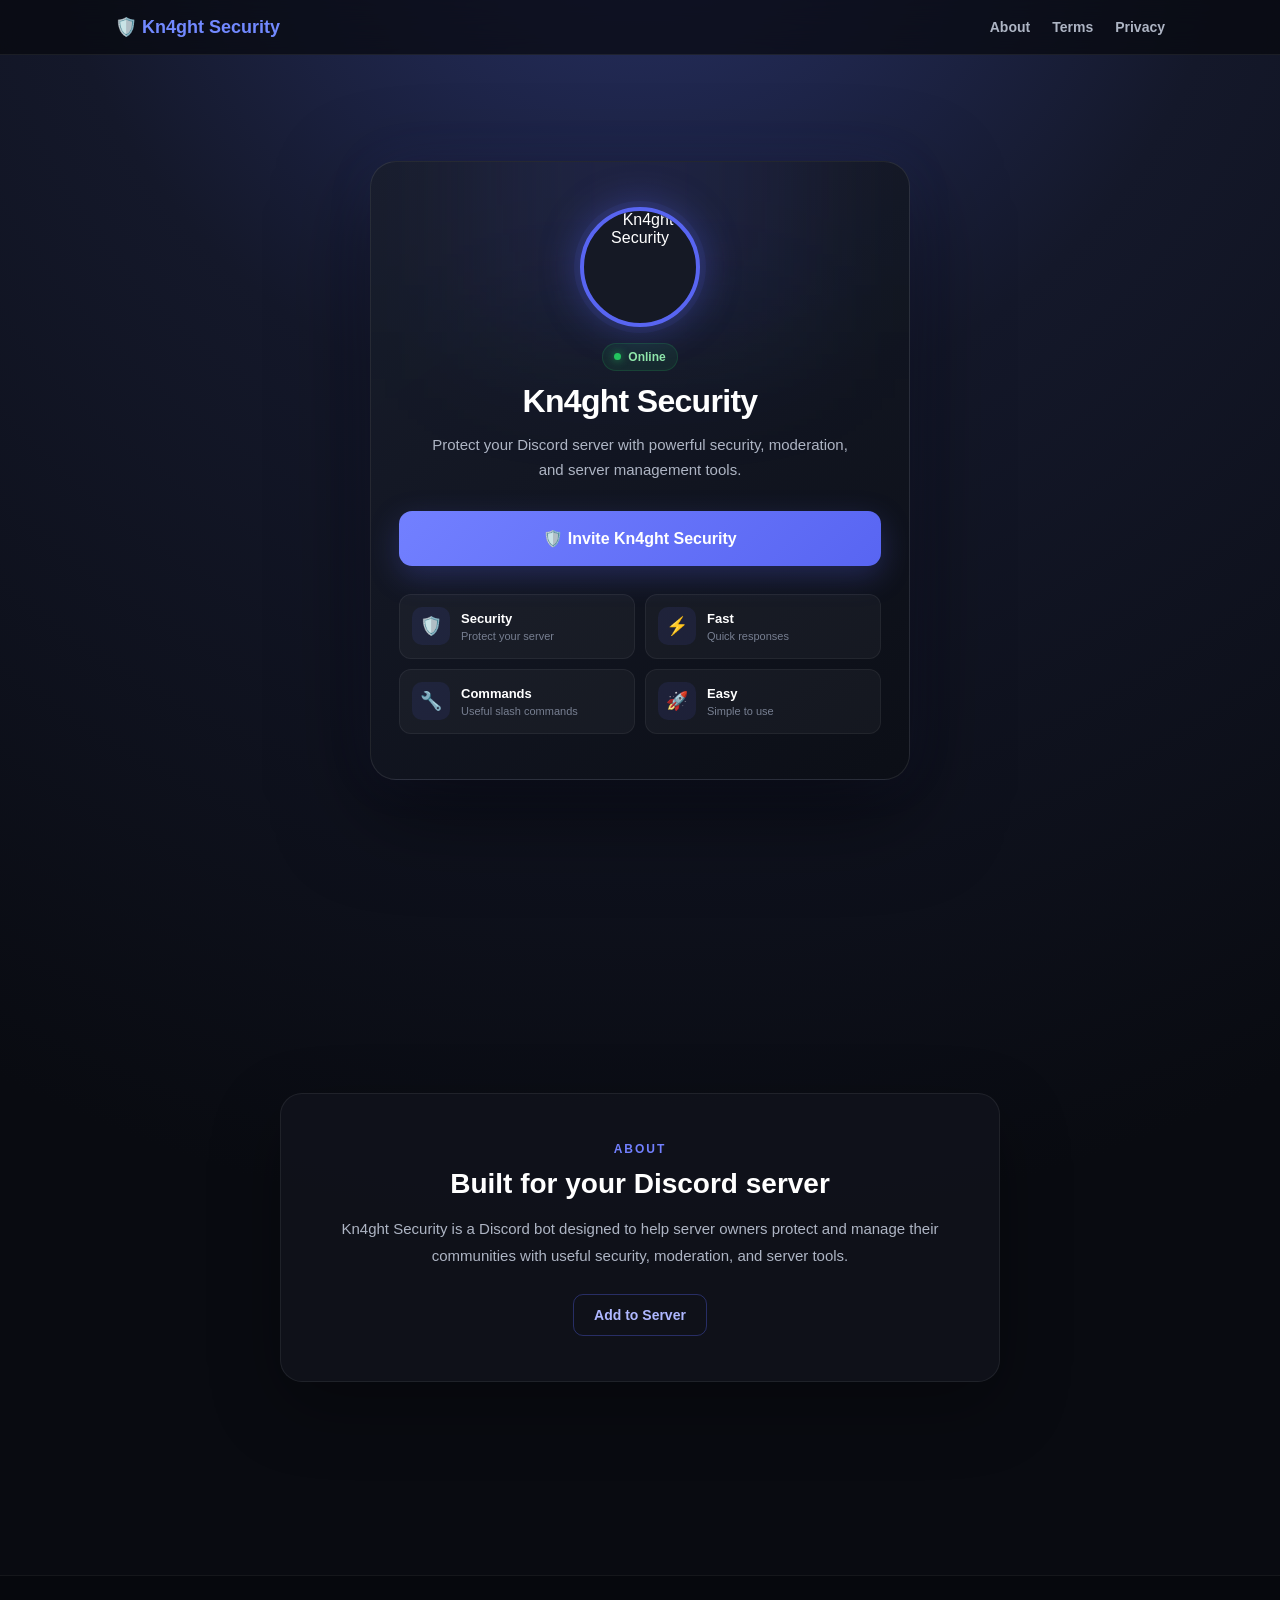
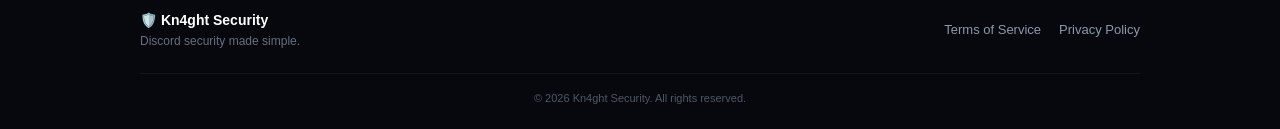
==== index.html @ 54e9b517 "Add files via upload" ====
<!DOCTYPE html>
<html lang="en">
<head>
  <meta charset="UTF-8">
  <meta name="viewport" content="width=device-width, initial-scale=1.0">

  <meta name="theme-color" content="#5865f2">
  <meta name="description" content="Kn4ght Security - Discord security and moderation bot.">

  <title>Kn4ght Security</title>

  <link rel="stylesheet" href="style.css">
</head>

<body>

  <!-- NAVBAR -->
  <nav id="navbar">
    <div class="nav-content">

      <a href="index.html" class="logo">
        🛡️ <span>Kn4ght Security</span>
      </a>

      <div class="nav-links">
        <a href="#about">About</a>
        <a href="terms.html">Terms</a>
        <a href="privacy.html">Privacy</a>
      </div>

    </div>
  </nav>


  <!-- HERO -->
  <main>

    <section class="hero">

      <div class="card">

        <div class="bot-icon">
          <img
            src="https://raw.githubusercontent.com/supporterlock-source/Kn4ght-security-image/refs/heads/main/file_000000006eec71f8a82abf3b0a2fa7ee.png"
            alt="Kn4ght Security"
            width="120"
            height="120"
            fetchpriority="high"
            decoding="async">
        </div>

        <div class="status">
          <span class="status-dot"></span>
          Online
        </div>

        <h1>Kn4ght Security</h1>

        <p class="description">
          Protect your Discord server with powerful
          security, moderation, and server management
          tools.
        </p>

        <a
          class="invite-btn"
          href="https://discord.com/oauth2/authorize?client_id=1512007176678281246&permissions=8&scope=bot%20applications.commands"
          target="_blank"
          rel="noopener noreferrer">

          🛡️ Invite Kn4ght Security

        </a>


        <!-- FEATURES -->
        <div class="features">

          <div class="feature">
            <div class="feature-icon">🛡️</div>
            <div>
              <strong>Security</strong>
              <small>Protect your server</small>
            </div>
          </div>

          <div class="feature">
            <div class="feature-icon">⚡</div>
            <div>
              <strong>Fast</strong>
              <small>Quick responses</small>
            </div>
          </div>

          <div class="feature">
            <div class="feature-icon">🔧</div>
            <div>
              <strong>Commands</strong>
              <small>Useful slash commands</small>
            </div>
          </div>

          <div class="feature">
            <div class="feature-icon">🚀</div>
            <div>
              <strong>Easy</strong>
              <small>Simple to use</small>
            </div>
          </div>

        </div>

      </div>

    </section>


    <!-- ABOUT -->
    <section id="about" class="about">

      <div class="about-card">

        <span class="section-label">
          ABOUT
        </span>

        <h2>
          Built for your Discord server
        </h2>

        <p>
          Kn4ght Security is a Discord bot designed
          to help server owners protect and manage
          their communities with useful security,
          moderation, and server tools.
        </p>

        <a href="https://discord.com/oauth2/authorize?client_id=1512007176678281246&permissions=8&scope=bot%20applications.commands"
           class="secondary-btn"
           target="_blank"
           rel="noopener noreferrer">
          Add to Server
        </a>

      </div>

    </section>

  </main>


  <!-- FOOTER -->
  <footer>

    <div class="footer-content">

      <div>
        <strong>🛡️ Kn4ght Security</strong>
        <p>Discord security made simple.</p>
      </div>

      <div class="footer-links">

        <a href="terms.html">
          Terms of Service
        </a>

        <a href="privacy.html">
          Privacy Policy
        </a>

      </div>

    </div>

    <div class="copyright">
      © 2026 Kn4ght Security. All rights reserved.
    </div>

  </footer>


  <script src="script.js"></script>

</body>
</html>
---- style.css ----
/* =========================
   RESET
========================= */

* {
  box-sizing: border-box;
  margin: 0;
  padding: 0;
}

html {
  scroll-behavior: smooth;
}

body {
  min-height: 100vh;

  font-family:
    Arial,
    Helvetica,
    sans-serif;

  color: #ffffff;

  background:
    radial-gradient(
      circle at 50% -10%,
      #29336b 0%,
      #14182a 30%,
      #090b11 70%
    );

  overflow-x: hidden;
}

::selection {
  background: #5865f2;
  color: #ffffff;
}


/* =========================
   NAVBAR
========================= */

nav {
  position: fixed;

  top: 0;
  left: 0;

  width: 100%;

  padding: 16px 20px;

  background: rgba(7, 9, 14, 0.72);

  backdrop-filter: blur(15px);
  -webkit-backdrop-filter: blur(15px);

  border-bottom:
    1px solid rgba(255, 255, 255, 0.07);

  z-index: 1000;

  transition:
    background 0.25s ease,
    box-shadow 0.25s ease;
}

nav.scrolled {
  background: rgba(7, 9, 14, 0.94);

  box-shadow:
    0 8px 30px rgba(0, 0, 0, 0.25);
}

.nav-content {
  width: 100%;
  max-width: 1050px;

  margin: auto;

  display: flex;

  align-items: center;
  justify-content: space-between;
}

.logo {
  color: white;

  text-decoration: none;

  font-size: 18px;
  font-weight: 800;
}

.logo span {
  color: #7289ff;
}

.nav-links {
  display: flex;

  align-items: center;

  gap: 22px;
}

.nav-links a {
  color: #aeb5c4;

  text-decoration: none;

  font-size: 14px;
  font-weight: 600;

  transition:
    color 0.2s ease;
}

.nav-links a:hover {
  color: #ffffff;
}


/* =========================
   HERO
========================= */

.hero {
  min-height: 100vh;

  padding:
    120px 20px
    80px;

  display: flex;

  align-items: center;
  justify-content: center;
}


/* =========================
   CARD
========================= */

.card {
  position: relative;

  width: 100%;
  max-width: 540px;

  padding: 45px 28px;

  text-align: center;

  background:
    linear-gradient(
      145deg,
      rgba(25, 30, 45, 0.96),
      rgba(12, 15, 22, 0.97)
    );

  border:
    1px solid rgba(255, 255, 255, 0.09);

  border-radius: 26px;

  box-shadow:
    0 30px 90px rgba(0, 0, 0, 0.5),
    0 0 50px rgba(88, 101, 242, 0.08);

  overflow: hidden;

  animation:
    cardIn 0.7s ease-out;
}

.card::before {
  content: "";

  position: absolute;

  top: -150px;
  left: 50%;

  width: 320px;
  height: 320px;

  transform: translateX(-50%);

  background:
    rgba(88, 101, 242, 0.12);

  filter: blur(70px);

  pointer-events: none;
}

@keyframes cardIn {

  from {
    opacity: 0;
    transform:
      translateY(30px)
      scale(0.97);
  }

  to {
    opacity: 1;
    transform:
      translateY(0)
      scale(1);
  }

}


/* =========================
   BOT IMAGE
========================= */

.bot-icon {
  position: relative;

  width: 120px;
  height: 120px;

  margin:
    0 auto
    16px;

  border-radius: 50%;

  overflow: hidden;

  background: #151925;

  border:
    4px solid #5865f2;

  box-shadow:
    0 0 0 6px rgba(88, 101, 242, 0.08),
    0 0 40px rgba(88, 101, 242, 0.42);

  animation:
    floating 3s ease-in-out infinite;
}

.bot-icon img {
  display: block;

  width: 100%;
  height: 100%;

  object-fit: cover;

  border-radius: 50%;
}

@keyframes floating {

  0%,
  100% {
    transform: translateY(0);
  }

  50% {
    transform: translateY(-7px);
  }

}


/* =========================
   STATUS
========================= */

.status {
  position: relative;

  display: inline-flex;

  align-items: center;

  gap: 7px;

  margin-bottom: 12px;

  padding:
    6px 11px;

  border-radius: 50px;

  background:
    rgba(35, 197, 94, 0.09);

  border:
    1px solid rgba(35, 197, 94, 0.16);

  color: #8ee6aa;

  font-size: 12px;
  font-weight: 700;
}

.status-dot {
  width: 7px;
  height: 7px;

  border-radius: 50%;

  background: #23c55e;

  box-shadow:
    0 0 8px rgba(35, 197, 94, 0.8);
}


/* =========================
   TEXT
========================= */

h1 {
  position: relative;

  margin-bottom: 12px;

  font-size: 32px;

  font-weight: 800;

  letter-spacing: -0.7px;
}

.description {
  position: relative;

  max-width: 430px;

  margin:
    0 auto
    28px;

  color: #aeb5c4;

  font-size: 15px;

  line-height: 1.7;
}


/* =========================
   INVITE BUTTON
========================= */

.invite-btn {
  position: relative;

  display: flex;

  width: 100%;
  min-height: 55px;

  align-items: center;
  justify-content: center;

  padding:
    15px 20px;

  border-radius: 13px;

  background:
    linear-gradient(
      135deg,
      #7280ff,
      #5865f2
    );

  color: #ffffff;

  text-decoration: none;

  font-size: 16px;
  font-weight: 800;

  box-shadow:
    0 10px 30px
    rgba(88, 101, 242, 0.27);

  transition:
    transform 0.2s ease,
    box-shadow 0.2s ease,
    filter 0.2s ease;
}

.invite-btn:hover {
  transform: translateY(-3px);

  filter: brightness(1.08);

  box-shadow:
    0 16px 40px
    rgba(88, 101, 242, 0.4);
}

.invite-btn:active {
  transform: scale(0.97);
}


/* =========================
   FEATURES
========================= */

.features {
  position: relative;

  margin-top: 28px;

  display: grid;

  grid-template-columns:
    repeat(2, 1fr);

  gap: 10px;
}

.feature {
  display: flex;

  align-items: center;

  gap: 11px;

  min-height: 65px;

  padding: 12px;

  text-align: left;

  background:
    rgba(255, 255, 255, 0.035);

  border:
    1px solid rgba(255, 255, 255, 0.06);

  border-radius: 12px;

  transition:
    transform 0.2s ease,
    background 0.2s ease,
    border-color 0.2s ease;
}

.feature:hover {
  transform: translateY(-3px);

  background:
    rgba(88, 101, 242, 0.08);

  border-color:
    rgba(88, 101, 242, 0.25);
}

.feature-icon {
  width: 38px;
  height: 38px;

  flex-shrink: 0;

  display: flex;

  align-items: center;
  justify-content: center;

  border-radius: 10px;

  background:
    rgba(88, 101, 242, 0.1);

  font-size: 18px;
}

.feature strong {
  display: block;

  color: #ffffff;

  font-size: 13px;
}

.feature small {
  display: block;

  margin-top: 4px;

  color: #777f91;

  font-size: 11px;
}


/* =========================
   ABOUT
========================= */

.about {
  min-height: 75vh;

  padding:
    100px 20px;

  display: flex;

  align-items: center;
  justify-content: center;
}

.about-card {
  width: 100%;
  max-width: 720px;

  padding: 45px 35px;

  text-align: center;

  background:
    rgba(17, 20, 29, 0.78);

  border:
    1px solid rgba(255, 255, 255, 0.07);

  border-radius: 22px;

  box-shadow:
    0 25px 70px
    rgba(0, 0, 0, 0.3);
}

.section-label {
  display: inline-block;

  margin-bottom: 12px;

  color: #7280ff;

  font-size: 12px;
  font-weight: 800;

  letter-spacing: 2px;
}

.about-card h2 {
  margin-bottom: 15px;

  font-size: 28px;
}

.about-card p {
  max-width: 600px;

  margin: auto;

  color: #aeb5c4;

  font-size: 15px;

  line-height: 1.8;
}

.secondary-btn {
  display: inline-flex;

  margin-top: 25px;

  padding:
    12px 20px;

  border:
    1px solid rgba(88, 101, 242, 0.35);

  border-radius: 10px;

  color: #aeb7ff;

  text-decoration: none;

  font-size: 14px;
  font-weight: 700;

  transition:
    background 0.2s ease,
    transform 0.2s ease;
}

.secondary-btn:hover {
  background:
    rgba(88, 101, 242, 0.1);

  transform: translateY(-2px);
}


/* =========================
   FOOTER
========================= */

footer {
  padding:
    35px 20px
    25px;

  border-top:
    1px solid rgba(255, 255, 255, 0.06);

  background:
    rgba(5, 7, 11, 0.65);
}

.footer-content {
  width: 100%;
  max-width: 1000px;

  margin: auto;

  display: flex;

  align-items: center;
  justify-content: space-between;

  gap: 20px;
}

.footer-content strong {
  font-size: 14px;
}

.footer-content p {
  margin-top: 5px;

  color: #686f7d;

  font-size: 12px;
}

.footer-links {
  display: flex;

  gap: 18px;
}

.footer-links a {
  color: #8f98aa;

  text-decoration: none;

  font-size: 13px;

  transition:
    color 0.2s ease;
}

.footer-links a:hover {
  color: #7289ff;
}

.copyright {
  max-width: 1000px;

  margin:
    25px auto
    0;

  padding-top: 18px;

  border-top:
    1px solid rgba(255, 255, 255, 0.05);

  color: #505765;

  font-size: 11px;

  text-align: center;
}


/* =========================
   LEGAL PAGES
========================= */

.legal-page {
  min-height: 100vh;

  padding:
    120px 20px
    60px;

  display: flex;

  justify-content: center;
}

.legal-card {
  width: 100%;
  max-width: 800px;

  padding: 40px;

  background:
    rgba(17, 20, 29, 0.94);

  border:
    1px solid rgba(255, 255, 255, 0.08);

  border-radius: 22px;

  box-shadow:
    0 25px 70px
    rgba(0, 0, 0, 0.35);

  animation:
    cardIn 0.6s ease-out;
}

.legal-card h1 {
  margin-bottom: 8px;
}

.legal-card h2 {
  margin-top: 30px;

  margin-bottom: 10px;

  font-size: 20px;
}

.legal-card p {
  color: #aeb5c4;

  font-size: 14px;

  line-height: 1.8;
}

.updated {
  color: #687181 !important;

  font-size: 12px !important;
}


/* =========================
   MOBILE
========================= */

@media (max-width: 650px) {

  .nav-content {
    justify-content: center;
  }

  .nav-links {
    display: none;
  }

  .logo {
    font-size: 17px;
  }

  .hero {
    padding:
      100px 15px
      55px;
  }

  .card {
    padding:
      35px 18px;
  }

  .bot-icon {
    width: 105px;
    height: 105px;
  }

  h1 {
    font-size: 27px;
  }

  .description {
    font-size: 14px;
  }

  .features {
    grid-template-columns: 1fr;
  }

  .feature {
    min-height: 58px;
  }

  .about {
    padding:
      70px 15px;
  }

  .about-card {
    padding:
      30px 20px;
  }

  .about-card h2 {
    font-size: 24px;
  }

  .footer-content {
    flex-direction: column;

    text-align: center;
  }

  .footer-links {
    flex-wrap: wrap;

    justify-content: center;
  }

  .legal-page {
    padding:
      100px 15px
      40px;
  }

  .legal-card {
    padding:
      28px 20px;
  }

  .legal-card h1 {
    font-size: 26px;
  }

}


/* =========================
   REDUCED MOTION
========================= */

@media (prefers-reduced-motion: reduce) {

  html {
    scroll-behavior: auto;
  }

  *,
  *::before,
  *::after {
    animation-duration: 0.01ms !important;

    animation-iteration-count: 1 !important;

    transition-duration: 0.01ms !important;
  }

}
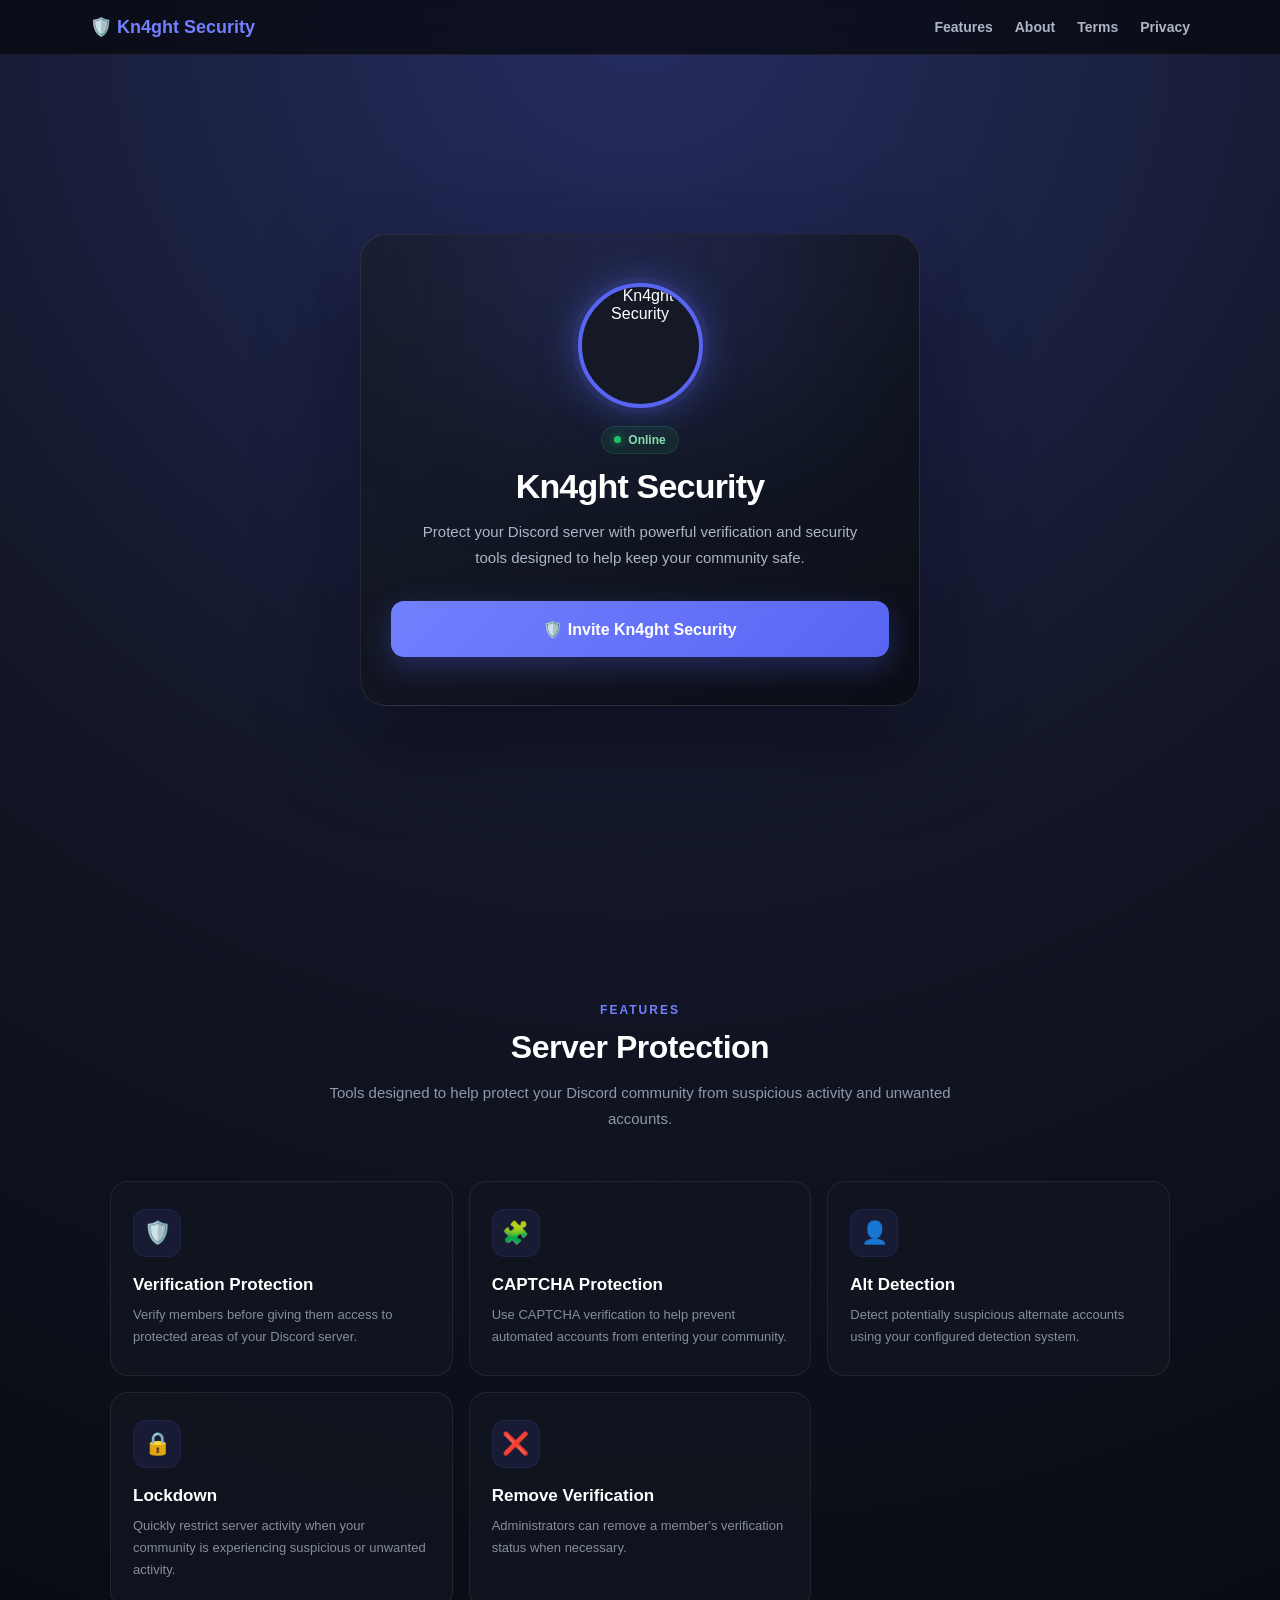
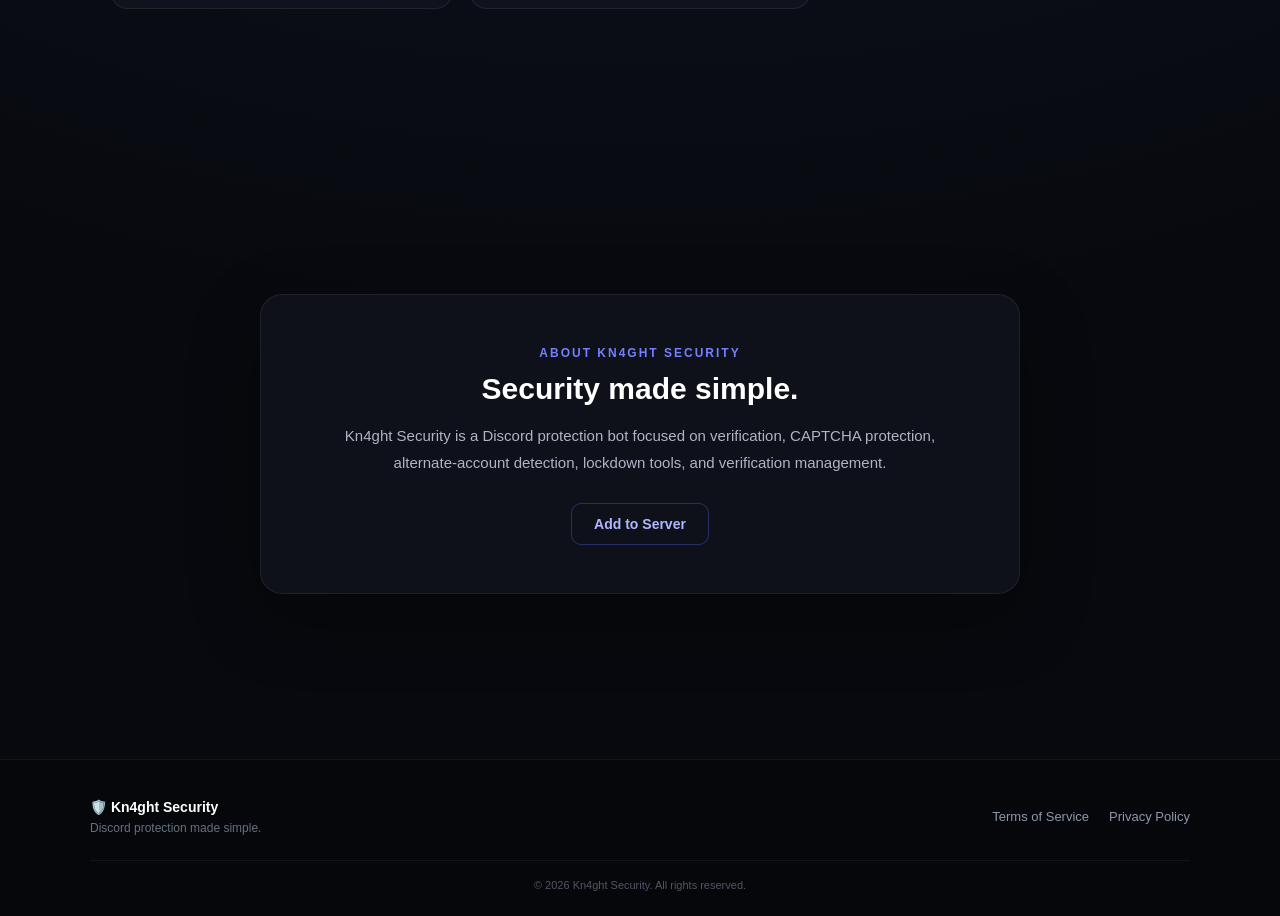
==== commit d90b6092: "Add files via upload" ====
--- a/index.html
+++ b/index.html
@@ -1,11 +1,20 @@
 <!DOCTYPE html>
 <html lang="en">
+
 <head>
   <meta charset="UTF-8">
-  <meta name="viewport" content="width=device-width, initial-scale=1.0">
-
-  <meta name="theme-color" content="#5865f2">
-  <meta name="description" content="Kn4ght Security - Discord security and moderation bot.">
+
+  <meta
+    name="viewport"
+    content="width=device-width, initial-scale=1.0">
+
+  <meta
+    name="theme-color"
+    content="#5865f2">
+
+  <meta
+    name="description"
+    content="Kn4ght Security - Discord verification and server protection bot.">
 
   <title>Kn4ght Security</title>
 
@@ -14,32 +23,61 @@
 
 <body>
 
-  <!-- NAVBAR -->
+  <!-- =========================
+       NAVBAR
+  ========================= -->
+
   <nav id="navbar">
+
     <div class="nav-content">
 
-      <a href="index.html" class="logo">
+      <a
+        href="index.html"
+        class="logo">
+
         🛡️ <span>Kn4ght Security</span>
+
       </a>
 
       <div class="nav-links">
-        <a href="#about">About</a>
-        <a href="terms.html">Terms</a>
-        <a href="privacy.html">Privacy</a>
+
+        <a href="#features">
+          Features
+        </a>
+
+        <a href="#about">
+          About
+        </a>
+
+        <a href="terms.html">
+          Terms
+        </a>
+
+        <a href="privacy.html">
+          Privacy
+        </a>
+
       </div>
 
     </div>
+
   </nav>
 
 
-  <!-- HERO -->
+  <!-- =========================
+       HERO
+  ========================= -->
+
   <main>
 
     <section class="hero">
 
       <div class="card">
 
+        <!-- BOT IMAGE -->
+
         <div class="bot-icon">
+
           <img
             src="https://raw.githubusercontent.com/supporterlock-source/Kn4ght-security-image/refs/heads/main/file_000000006eec71f8a82abf3b0a2fa7ee.png"
             alt="Kn4ght Security"
@@ -47,20 +85,41 @@
             height="120"
             fetchpriority="high"
             decoding="async">
-        </div>
+
+        </div>
+
+
+        <!-- STATUS -->
 
         <div class="status">
+
           <span class="status-dot"></span>
+
           Online
-        </div>
-
-        <h1>Kn4ght Security</h1>
+
+        </div>
+
+
+        <!-- TITLE -->
+
+        <h1>
+          Kn4ght Security
+        </h1>
+
+
+        <!-- DESCRIPTION -->
 
         <p class="description">
-          Protect your Discord server with powerful
-          security, moderation, and server management
-          tools.
+
+          Protect your Discord server with
+          powerful verification and security
+          tools designed to help keep your
+          community safe.
+
         </p>
+
+
+        <!-- INVITE -->
 
         <a
           class="invite-btn"
@@ -72,74 +131,186 @@
 
         </a>
 
-
-        <!-- FEATURES -->
-        <div class="features">
-
-          <div class="feature">
-            <div class="feature-icon">🛡️</div>
-            <div>
-              <strong>Security</strong>
-              <small>Protect your server</small>
-            </div>
-          </div>
-
-          <div class="feature">
-            <div class="feature-icon">⚡</div>
-            <div>
-              <strong>Fast</strong>
-              <small>Quick responses</small>
-            </div>
-          </div>
-
-          <div class="feature">
-            <div class="feature-icon">🔧</div>
-            <div>
-              <strong>Commands</strong>
-              <small>Useful slash commands</small>
-            </div>
-          </div>
-
-          <div class="feature">
-            <div class="feature-icon">🚀</div>
-            <div>
-              <strong>Easy</strong>
-              <small>Simple to use</small>
-            </div>
-          </div>
-
-        </div>
-
       </div>
 
     </section>
 
 
-    <!-- ABOUT -->
-    <section id="about" class="about">
+    <!-- =========================
+         FEATURES
+    ========================= -->
+
+    <section
+      id="features"
+      class="features-section">
+
+      <div class="section-heading">
+
+        <span class="section-label">
+          FEATURES
+        </span>
+
+        <h2>
+          Server Protection
+        </h2>
+
+        <p>
+          Tools designed to help protect your
+          Discord community from suspicious
+          activity and unwanted accounts.
+        </p>
+
+      </div>
+
+
+      <div class="features-grid">
+
+
+        <!-- VERIFICATION -->
+
+        <div class="feature-card">
+
+          <div class="feature-icon">
+            🛡️
+          </div>
+
+          <h3>
+            Verification Protection
+          </h3>
+
+          <p>
+            Verify members before giving them
+            access to protected areas of your
+            Discord server.
+          </p>
+
+        </div>
+
+
+        <!-- CAPTCHA -->
+
+        <div class="feature-card">
+
+          <div class="feature-icon">
+            🧩
+          </div>
+
+          <h3>
+            CAPTCHA Protection
+          </h3>
+
+          <p>
+            Use CAPTCHA verification to help
+            prevent automated accounts from
+            entering your community.
+          </p>
+
+        </div>
+
+
+        <!-- ALT DETECTION -->
+
+        <div class="feature-card">
+
+          <div class="feature-icon">
+            👤
+          </div>
+
+          <h3>
+            Alt Detection
+          </h3>
+
+          <p>
+            Detect potentially suspicious
+            alternate accounts using your
+            configured detection system.
+          </p>
+
+        </div>
+
+
+        <!-- LOCKDOWN -->
+
+        <div class="feature-card">
+
+          <div class="feature-icon">
+            🔒
+          </div>
+
+          <h3>
+            Lockdown
+          </h3>
+
+          <p>
+            Quickly restrict server activity
+            when your community is experiencing
+            suspicious or unwanted activity.
+          </p>
+
+        </div>
+
+
+        <!-- REMOVE VERIFICATION -->
+
+        <div class="feature-card">
+
+          <div class="feature-icon">
+            ❌
+          </div>
+
+          <h3>
+            Remove Verification
+          </h3>
+
+          <p>
+            Administrators can remove a member's
+            verification status when necessary.
+          </p>
+
+        </div>
+
+
+      </div>
+
+    </section>
+
+
+    <!-- =========================
+         ABOUT
+    ========================= -->
+
+    <section
+      id="about"
+      class="about">
 
       <div class="about-card">
 
         <span class="section-label">
-          ABOUT
+          ABOUT KN4GHT SECURITY
         </span>
 
         <h2>
-          Built for your Discord server
+          Security made simple.
         </h2>
 
         <p>
-          Kn4ght Security is a Discord bot designed
-          to help server owners protect and manage
-          their communities with useful security,
-          moderation, and server tools.
+
+          Kn4ght Security is a Discord protection
+          bot focused on verification, CAPTCHA
+          protection, alternate-account detection,
+          lockdown tools, and verification management.
+
         </p>
 
-        <a href="https://discord.com/oauth2/authorize?client_id=1512007176678281246&permissions=8&scope=bot%20applications.commands"
-           class="secondary-btn"
-           target="_blank"
-           rel="noopener noreferrer">
+
+        <a
+          href="https://discord.com/oauth2/authorize?client_id=1512007176678281246&permissions=8&scope=bot%20applications.commands"
+          class="secondary-btn"
+          target="_blank"
+          rel="noopener noreferrer">
+
           Add to Server
+
         </a>
 
       </div>
@@ -149,15 +320,26 @@
   </main>
 
 
-  <!-- FOOTER -->
+  <!-- =========================
+       FOOTER
+  ========================= -->
+
   <footer>
 
     <div class="footer-content">
 
       <div>
-        <strong>🛡️ Kn4ght Security</strong>
-        <p>Discord security made simple.</p>
-      </div>
+
+        <strong>
+          🛡️ Kn4ght Security
+        </strong>
+
+        <p>
+          Discord protection made simple.
+        </p>
+
+      </div>
+
 
       <div class="footer-links">
 
@@ -173,14 +355,21 @@
 
     </div>
 
+
     <div class="copyright">
-      © 2026 Kn4ght Security. All rights reserved.
+
+      © 2026 Kn4ght Security.
+      All rights reserved.
+
     </div>
 
   </footer>
 
 
+  <!-- JAVASCRIPT -->
+
   <script src="script.js"></script>
 
 </body>
+
 </html>
--- a/style.css
+++ b/style.css
@@ -14,20 +14,16 @@
 
 body {
   min-height: 100vh;
-
-  font-family:
-    Arial,
-    Helvetica,
-    sans-serif;
+  font-family: Arial, Helvetica, sans-serif;
 
   color: #ffffff;
 
   background:
     radial-gradient(
-      circle at 50% -10%,
-      #29336b 0%,
-      #14182a 30%,
-      #090b11 70%
+      circle at 50% 0%,
+      #252d61 0%,
+      #121625 35%,
+      #07090e 75%
     );
 
   overflow-x: hidden;
@@ -35,7 +31,7 @@
 
 ::selection {
   background: #5865f2;
-  color: #ffffff;
+  color: white;
 }
 
 
@@ -45,7 +41,6 @@
 
 nav {
   position: fixed;
-
   top: 0;
   left: 0;
 
@@ -53,13 +48,12 @@
 
   padding: 16px 20px;
 
-  background: rgba(7, 9, 14, 0.72);
-
-  backdrop-filter: blur(15px);
-  -webkit-backdrop-filter: blur(15px);
-
-  border-bottom:
-    1px solid rgba(255, 255, 255, 0.07);
+  background: rgba(7, 9, 14, 0.75);
+
+  backdrop-filter: blur(16px);
+  -webkit-backdrop-filter: blur(16px);
+
+  border-bottom: 1px solid rgba(255, 255, 255, 0.07);
 
   z-index: 1000;
 
@@ -69,15 +63,15 @@
 }
 
 nav.scrolled {
-  background: rgba(7, 9, 14, 0.94);
+  background: rgba(7, 9, 14, 0.95);
 
   box-shadow:
-    0 8px 30px rgba(0, 0, 0, 0.25);
+    0 8px 30px rgba(0, 0, 0, 0.3);
 }
 
 .nav-content {
   width: 100%;
-  max-width: 1050px;
+  max-width: 1100px;
 
   margin: auto;
 
@@ -97,7 +91,7 @@
 }
 
 .logo span {
-  color: #7289ff;
+  color: #7280ff;
 }
 
 .nav-links {
@@ -121,7 +115,7 @@
 }
 
 .nav-links a:hover {
-  color: #ffffff;
+  color: white;
 }
 
 
@@ -144,24 +138,24 @@
 
 
 /* =========================
-   CARD
+   HERO CARD
 ========================= */
 
 .card {
   position: relative;
 
   width: 100%;
-  max-width: 540px;
-
-  padding: 45px 28px;
+  max-width: 560px;
+
+  padding: 48px 30px;
 
   text-align: center;
 
   background:
     linear-gradient(
       145deg,
-      rgba(25, 30, 45, 0.96),
-      rgba(12, 15, 22, 0.97)
+      rgba(25, 30, 47, 0.97),
+      rgba(11, 14, 21, 0.97)
     );
 
   border:
@@ -171,7 +165,7 @@
 
   box-shadow:
     0 30px 90px rgba(0, 0, 0, 0.5),
-    0 0 50px rgba(88, 101, 242, 0.08);
+    0 0 50px rgba(88, 101, 242, 0.1);
 
   overflow: hidden;
 
@@ -184,18 +178,18 @@
 
   position: absolute;
 
-  top: -150px;
+  top: -170px;
   left: 50%;
 
-  width: 320px;
-  height: 320px;
+  width: 350px;
+  height: 350px;
 
   transform: translateX(-50%);
 
   background:
-    rgba(88, 101, 242, 0.12);
-
-  filter: blur(70px);
+    rgba(88, 101, 242, 0.13);
+
+  filter: blur(75px);
 
   pointer-events: none;
 }
@@ -204,6 +198,7 @@
 
   from {
     opacity: 0;
+
     transform:
       translateY(30px)
       scale(0.97);
@@ -211,6 +206,7 @@
 
   to {
     opacity: 1;
+
     transform:
       translateY(0)
       scale(1);
@@ -226,12 +222,12 @@
 .bot-icon {
   position: relative;
 
-  width: 120px;
-  height: 120px;
+  width: 125px;
+  height: 125px;
 
   margin:
     0 auto
-    16px;
+    18px;
 
   border-radius: 50%;
 
@@ -244,7 +240,7 @@
 
   box-shadow:
     0 0 0 6px rgba(88, 101, 242, 0.08),
-    0 0 40px rgba(88, 101, 242, 0.42);
+    0 0 40px rgba(88, 101, 242, 0.45);
 
   animation:
     floating 3s ease-in-out infinite;
@@ -280,18 +276,16 @@
 ========================= */
 
 .status {
-  position: relative;
-
   display: inline-flex;
 
   align-items: center;
 
   gap: 7px;
 
-  margin-bottom: 12px;
+  margin-bottom: 13px;
 
   padding:
-    6px 11px;
+    6px 12px;
 
   border-radius: 50px;
 
@@ -299,7 +293,7 @@
     rgba(35, 197, 94, 0.09);
 
   border:
-    1px solid rgba(35, 197, 94, 0.16);
+    1px solid rgba(35, 197, 94, 0.17);
 
   color: #8ee6aa;
 
@@ -316,40 +310,42 @@
   background: #23c55e;
 
   box-shadow:
-    0 0 8px rgba(35, 197, 94, 0.8);
-}
-
-
-/* =========================
-   TEXT
+    0 0 9px rgba(35, 197, 94, 0.8);
+}
+
+
+/* =========================
+   HERO TEXT
 ========================= */
 
 h1 {
   position: relative;
 
-  margin-bottom: 12px;
-
-  font-size: 32px;
+  margin-bottom: 13px;
+
+  font-size: 34px;
+
+  line-height: 1.15;
 
   font-weight: 800;
 
-  letter-spacing: -0.7px;
+  letter-spacing: -0.8px;
 }
 
 .description {
   position: relative;
 
-  max-width: 430px;
+  max-width: 450px;
 
   margin:
     0 auto
-    28px;
+    30px;
 
   color: #aeb5c4;
 
   font-size: 15px;
 
-  line-height: 1.7;
+  line-height: 1.75;
 }
 
 
@@ -363,7 +359,7 @@
   display: flex;
 
   width: 100%;
-  min-height: 55px;
+  min-height: 56px;
 
   align-items: center;
   justify-content: center;
@@ -380,7 +376,7 @@
       #5865f2
     );
 
-  color: #ffffff;
+  color: white;
 
   text-decoration: none;
 
@@ -388,8 +384,7 @@
   font-weight: 800;
 
   box-shadow:
-    0 10px 30px
-    rgba(88, 101, 242, 0.27);
+    0 10px 30px rgba(88, 101, 242, 0.3);
 
   transition:
     transform 0.2s ease,
@@ -403,8 +398,7 @@
   filter: brightness(1.08);
 
   box-shadow:
-    0 16px 40px
-    rgba(88, 101, 242, 0.4);
+    0 16px 42px rgba(88, 101, 242, 0.42);
 }
 
 .invite-btn:active {
@@ -413,94 +407,137 @@
 
 
 /* =========================
-   FEATURES
-========================= */
-
-.features {
-  position: relative;
-
-  margin-top: 28px;
-
+   FEATURES SECTION
+========================= */
+
+.features-section {
+  max-width: 1100px;
+
+  margin: auto;
+
+  padding:
+    100px 20px
+    120px;
+}
+
+.section-heading {
+  max-width: 650px;
+
+  margin:
+    0 auto
+    50px;
+
+  text-align: center;
+}
+
+.section-label {
+  display: inline-block;
+
+  margin-bottom: 12px;
+
+  color: #7280ff;
+
+  font-size: 12px;
+  font-weight: 800;
+
+  letter-spacing: 2px;
+}
+
+.section-heading h2 {
+  margin-bottom: 14px;
+
+  font-size: 32px;
+
+  letter-spacing: -0.5px;
+}
+
+.section-heading p {
+  color: #8f98aa;
+
+  font-size: 15px;
+
+  line-height: 1.7;
+}
+
+
+/* =========================
+   FEATURE GRID
+========================= */
+
+.features-grid {
   display: grid;
 
   grid-template-columns:
-    repeat(2, 1fr);
-
-  gap: 10px;
-}
-
-.feature {
-  display: flex;
-
-  align-items: center;
-
-  gap: 11px;
-
-  min-height: 65px;
-
-  padding: 12px;
-
-  text-align: left;
-
-  background:
-    rgba(255, 255, 255, 0.035);
+    repeat(3, 1fr);
+
+  gap: 16px;
+}
+
+.feature-card {
+  padding: 27px 22px;
+
+  background:
+    rgba(18, 22, 32, 0.8);
 
   border:
-    1px solid rgba(255, 255, 255, 0.06);
-
-  border-radius: 12px;
+    1px solid rgba(255, 255, 255, 0.07);
+
+  border-radius: 18px;
 
   transition:
-    transform 0.2s ease,
-    background 0.2s ease,
-    border-color 0.2s ease;
-}
-
-.feature:hover {
-  transform: translateY(-3px);
-
-  background:
-    rgba(88, 101, 242, 0.08);
+    transform 0.25s ease,
+    border-color 0.25s ease,
+    background 0.25s ease,
+    box-shadow 0.25s ease;
+}
+
+.feature-card:hover {
+  transform: translateY(-6px);
+
+  background:
+    rgba(25, 30, 45, 0.9);
 
   border-color:
-    rgba(88, 101, 242, 0.25);
+    rgba(88, 101, 242, 0.3);
+
+  box-shadow:
+    0 18px 40px rgba(0, 0, 0, 0.25);
 }
 
 .feature-icon {
-  width: 38px;
-  height: 38px;
-
-  flex-shrink: 0;
+  width: 48px;
+  height: 48px;
+
+  margin-bottom: 18px;
 
   display: flex;
 
   align-items: center;
   justify-content: center;
 
-  border-radius: 10px;
+  border-radius: 13px;
 
   background:
     rgba(88, 101, 242, 0.1);
 
-  font-size: 18px;
-}
-
-.feature strong {
-  display: block;
-
-  color: #ffffff;
+  border:
+    1px solid rgba(88, 101, 242, 0.12);
+
+  font-size: 22px;
+}
+
+.feature-card h3 {
+  margin-bottom: 9px;
+
+  font-size: 17px;
+}
+
+.feature-card p {
+  color: #858e9f;
 
   font-size: 13px;
-}
-
-.feature small {
-  display: block;
-
-  margin-top: 4px;
-
-  color: #777f91;
-
-  font-size: 11px;
+
+  line-height: 1.7;
 }
 
 
@@ -509,7 +546,7 @@
 ========================= */
 
 .about {
-  min-height: 75vh;
+  min-height: 70vh;
 
   padding:
     100px 20px;
@@ -522,14 +559,14 @@
 
 .about-card {
   width: 100%;
-  max-width: 720px;
-
-  padding: 45px 35px;
+  max-width: 760px;
+
+  padding: 48px 35px;
 
   text-align: center;
 
   background:
-    rgba(17, 20, 29, 0.78);
+    rgba(17, 20, 29, 0.82);
 
   border:
     1px solid rgba(255, 255, 255, 0.07);
@@ -537,31 +574,17 @@
   border-radius: 22px;
 
   box-shadow:
-    0 25px 70px
-    rgba(0, 0, 0, 0.3);
-}
-
-.section-label {
-  display: inline-block;
-
-  margin-bottom: 12px;
-
-  color: #7280ff;
-
-  font-size: 12px;
-  font-weight: 800;
-
-  letter-spacing: 2px;
+    0 25px 70px rgba(0, 0, 0, 0.3);
 }
 
 .about-card h2 {
-  margin-bottom: 15px;
-
-  font-size: 28px;
+  margin-bottom: 16px;
+
+  font-size: 30px;
 }
 
 .about-card p {
-  max-width: 600px;
+  max-width: 620px;
 
   margin: auto;
 
@@ -575,10 +598,10 @@
 .secondary-btn {
   display: inline-flex;
 
-  margin-top: 25px;
+  margin-top: 27px;
 
   padding:
-    12px 20px;
+    12px 22px;
 
   border:
     1px solid rgba(88, 101, 242, 0.35);
@@ -611,19 +634,19 @@
 
 footer {
   padding:
-    35px 20px
+    38px 20px
     25px;
+
+  background:
+    rgba(5, 7, 11, 0.7);
 
   border-top:
     1px solid rgba(255, 255, 255, 0.06);
-
-  background:
-    rgba(5, 7, 11, 0.65);
 }
 
 .footer-content {
   width: 100%;
-  max-width: 1000px;
+  max-width: 1100px;
 
   margin: auto;
 
@@ -650,7 +673,9 @@
 .footer-links {
   display: flex;
 
-  gap: 18px;
+  gap: 20px;
+
+  flex-wrap: wrap;
 }
 
 .footer-links a {
@@ -660,8 +685,7 @@
 
   font-size: 13px;
 
-  transition:
-    color 0.2s ease;
+  transition: color 0.2s ease;
 }
 
 .footer-links a:hover {
@@ -669,7 +693,7 @@
 }
 
 .copyright {
-  max-width: 1000px;
+  max-width: 1100px;
 
   margin:
     25px auto
@@ -682,9 +706,9 @@
 
   color: #505765;
 
+  text-align: center;
+
   font-size: 11px;
-
-  text-align: center;
 }
 
 
@@ -706,12 +730,12 @@
 
 .legal-card {
   width: 100%;
-  max-width: 800px;
-
-  padding: 40px;
-
-  background:
-    rgba(17, 20, 29, 0.94);
+  max-width: 820px;
+
+  padding: 42px;
+
+  background:
+    rgba(17, 20, 29, 0.95);
 
   border:
     1px solid rgba(255, 255, 255, 0.08);
@@ -719,8 +743,7 @@
   border-radius: 22px;
 
   box-shadow:
-    0 25px 70px
-    rgba(0, 0, 0, 0.35);
+    0 25px 70px rgba(0, 0, 0, 0.35);
 
   animation:
     cardIn 0.6s ease-out;
@@ -757,7 +780,21 @@
    MOBILE
 ========================= */
 
-@media (max-width: 650px) {
+@media (max-width: 800px) {
+
+  .features-grid {
+    grid-template-columns:
+      repeat(2, 1fr);
+  }
+
+}
+
+@media (max-width: 600px) {
+
+  nav {
+    padding:
+      14px 16px;
+  }
 
   .nav-content {
     justify-content: center;
@@ -774,12 +811,12 @@
   .hero {
     padding:
       100px 15px
-      55px;
+      60px;
   }
 
   .card {
     padding:
-      35px 18px;
+      38px 18px;
   }
 
   .bot-icon {
@@ -788,19 +825,25 @@
   }
 
   h1 {
-    font-size: 27px;
+    font-size: 28px;
   }
 
   .description {
     font-size: 14px;
   }
 
-  .features {
+  .features-section {
+    padding:
+      75px 15px
+      90px;
+  }
+
+  .section-heading h2 {
+    font-size: 27px;
+  }
+
+  .features-grid {
     grid-template-columns: 1fr;
-  }
-
-  .feature {
-    min-height: 58px;
   }
 
   .about {
@@ -810,11 +853,11 @@
 
   .about-card {
     padding:
-      30px 20px;
+      32px 20px;
   }
 
   .about-card h2 {
-    font-size: 24px;
+    font-size: 25px;
   }
 
   .footer-content {
@@ -824,8 +867,6 @@
   }
 
   .footer-links {
-    flex-wrap: wrap;
-
     justify-content: center;
   }
 
@@ -841,15 +882,10 @@
   }
 
   .legal-card h1 {
-    font-size: 26px;
-  }
-
-}
-
-
-/* =========================
-   REDUCED MOTION
-========================= */
+    font-size: 27px;
+  }
+
+}
 
 @media (prefers-reduced-motion: reduce) {
 
@@ -860,11 +896,8 @@
   *,
   *::before,
   *::after {
-    animation-duration: 0.01ms !important;
-
-    animation-iteration-count: 1 !important;
-
-    transition-duration: 0.01ms !important;
+    animation: none !important;
+    transition: none !important;
   }
 
 }
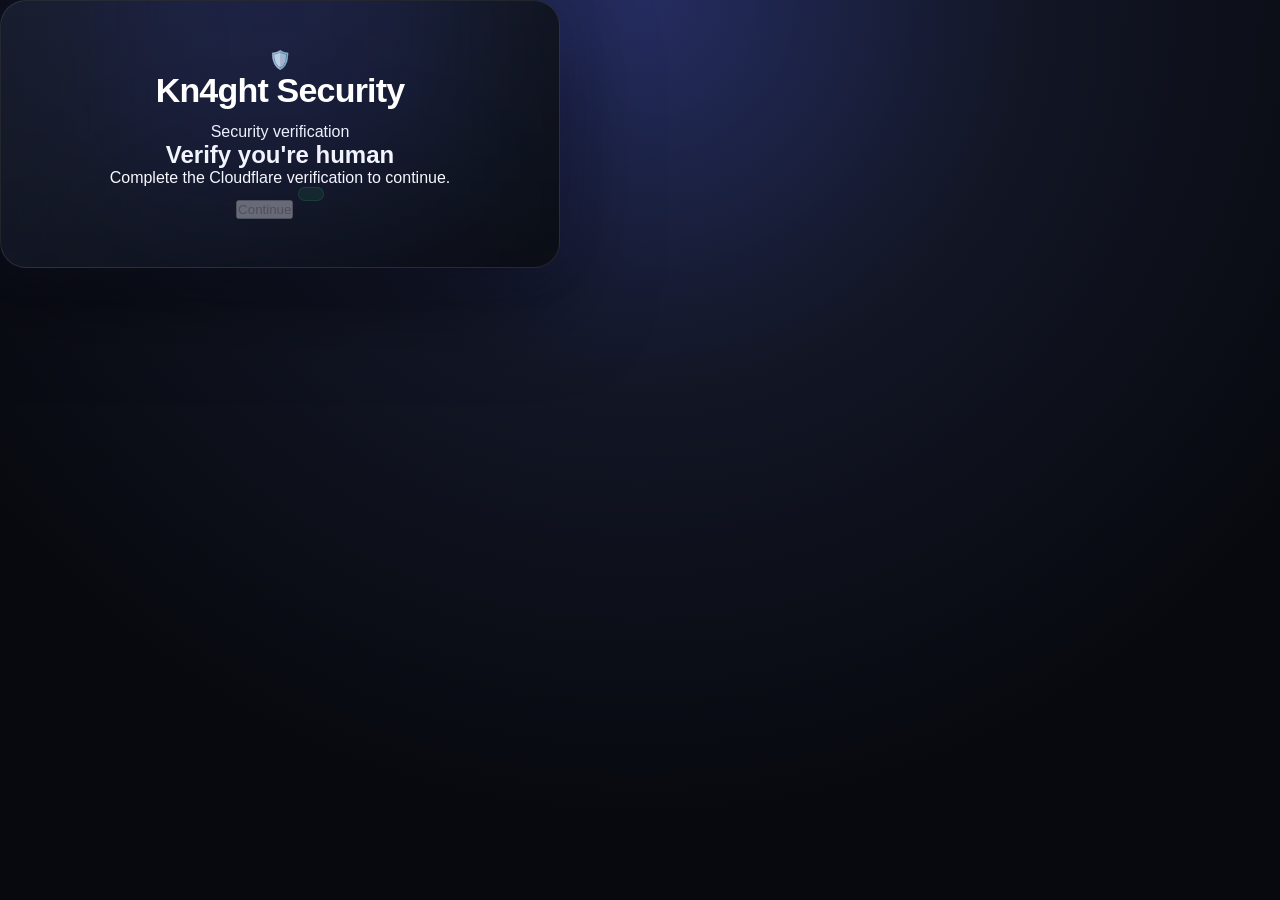
==== commit c1d74747: "Add Cloudflare Turnstile and restructure HTML Updated the HTML structure to include Cloudflare Turns" ====
--- a/index.html
+++ b/index.html
@@ -1,317 +1,76 @@
 <!DOCTYPE html>
 <html lang="en">
-
 <head>
   <meta charset="UTF-8">
 
   <meta
     name="viewport"
-    content="width=device-width, initial-scale=1.0">
-
-  <meta
-    name="theme-color"
-    content="#5865f2">
-
-  <meta
-    name="description"
-    content="Kn4ght Security - Discord verification and server protection bot.">
+    content="width=device-width, initial-scale=1.0"
+  >
 
   <title>Kn4ght Security</title>
 
   <link rel="stylesheet" href="style.css">
+
+  <!-- Cloudflare Turnstile -->
+  <script
+    src="https://challenges.cloudflare.com/turnstile/v0/api.js"
+    async
+    defer
+  ></script>
 </head>
 
 <body>
 
-  <!-- =========================
-       NAVBAR
-  ========================= -->
+  <main class="container">
 
-  <nav id="navbar">
+    <section class="card">
 
-    <div class="nav-content">
-
-      <a
-        href="index.html"
-        class="logo">
-
-        🛡️ <span>Kn4ght Security</span>
-
-      </a>
-
-      <div class="nav-links">
-
-        <a href="#features">
-          Features
-        </a>
-
-        <a href="#about">
-          About
-        </a>
-
-        <a href="terms.html">
-          Terms
-        </a>
-
-        <a href="privacy.html">
-          Privacy
-        </a>
-
+      <div class="logo">
+        🛡️
       </div>
 
-    </div>
+      <h1>
+        Kn4ght Security
+      </h1>
 
-  </nav>
+      <p class="subtitle">
+        Security verification
+      </p>
 
-
-  <!-- =========================
-       HERO
-  ========================= -->
-
-  <main>
-
-    <section class="hero">
-
-      <div class="card">
-
-        <!-- BOT IMAGE -->
-
-        <div class="bot-icon">
-
-          <img
-            src="https://raw.githubusercontent.com/supporterlock-source/Kn4ght-security-image/refs/heads/main/file_000000006eec71f8a82abf3b0a2fa7ee.png"
-            alt="Kn4ght Security"
-            width="120"
-            height="120"
-            fetchpriority="high"
-            decoding="async">
-
-        </div>
-
-
-        <!-- STATUS -->
-
-        <div class="status">
-
-          <span class="status-dot"></span>
-
-          Online
-
-        </div>
-
-
-        <!-- TITLE -->
-
-        <h1>
-          Kn4ght Security
-        </h1>
-
-
-        <!-- DESCRIPTION -->
-
-        <p class="description">
-
-          Protect your Discord server with
-          powerful verification and security
-          tools designed to help keep your
-          community safe.
-
-        </p>
-
-
-        <!-- INVITE -->
-
-        <a
-          class="invite-btn"
-          href="https://discord.com/oauth2/authorize?client_id=1512007176678281246&permissions=8&scope=bot%20applications.commands"
-          target="_blank"
-          rel="noopener noreferrer">
-
-          🛡️ Invite Kn4ght Security
-
-        </a>
-
-      </div>
-
-    </section>
-
-
-    <!-- =========================
-         FEATURES
-    ========================= -->
-
-    <section
-      id="features"
-      class="features-section">
-
-      <div class="section-heading">
-
-        <span class="section-label">
-          FEATURES
-        </span>
+      <div class="verification-box">
 
         <h2>
-          Server Protection
+          Verify you're human
         </h2>
 
         <p>
-          Tools designed to help protect your
-          Discord community from suspicious
-          activity and unwanted accounts.
+          Complete the Cloudflare verification
+          to continue.
         </p>
 
-      </div>
+        <!-- TURNSTILE -->
+        <div
+          class="cf-turnstile"
+          data-sitekey="0x4AAAAAAEM211WJ7JoDwQcb"
+          data-theme="dark"
+          data-callback="turnstileSuccess"
+          data-error-callback="turnstileError"
+          data-expired-callback="turnstileExpired"
+        ></div>
 
+        <button
+          id="continueBtn"
+          disabled
+          onclick="submitVerification()"
+        >
+          Continue
+        </button>
 
-      <div class="features-grid">
-
-
-        <!-- VERIFICATION -->
-
-        <div class="feature-card">
-
-          <div class="feature-icon">
-            🛡️
-          </div>
-
-          <h3>
-            Verification Protection
-          </h3>
-
-          <p>
-            Verify members before giving them
-            access to protected areas of your
-            Discord server.
-          </p>
-
-        </div>
-
-
-        <!-- CAPTCHA -->
-
-        <div class="feature-card">
-
-          <div class="feature-icon">
-            🧩
-          </div>
-
-          <h3>
-            CAPTCHA Protection
-          </h3>
-
-          <p>
-            Use CAPTCHA verification to help
-            prevent automated accounts from
-            entering your community.
-          </p>
-
-        </div>
-
-
-        <!-- ALT DETECTION -->
-
-        <div class="feature-card">
-
-          <div class="feature-icon">
-            👤
-          </div>
-
-          <h3>
-            Alt Detection
-          </h3>
-
-          <p>
-            Detect potentially suspicious
-            alternate accounts using your
-            configured detection system.
-          </p>
-
-        </div>
-
-
-        <!-- LOCKDOWN -->
-
-        <div class="feature-card">
-
-          <div class="feature-icon">
-            🔒
-          </div>
-
-          <h3>
-            Lockdown
-          </h3>
-
-          <p>
-            Quickly restrict server activity
-            when your community is experiencing
-            suspicious or unwanted activity.
-          </p>
-
-        </div>
-
-
-        <!-- REMOVE VERIFICATION -->
-
-        <div class="feature-card">
-
-          <div class="feature-icon">
-            ❌
-          </div>
-
-          <h3>
-            Remove Verification
-          </h3>
-
-          <p>
-            Administrators can remove a member's
-            verification status when necessary.
-          </p>
-
-        </div>
-
-
-      </div>
-
-    </section>
-
-
-    <!-- =========================
-         ABOUT
-    ========================= -->
-
-    <section
-      id="about"
-      class="about">
-
-      <div class="about-card">
-
-        <span class="section-label">
-          ABOUT KN4GHT SECURITY
-        </span>
-
-        <h2>
-          Security made simple.
-        </h2>
-
-        <p>
-
-          Kn4ght Security is a Discord protection
-          bot focused on verification, CAPTCHA
-          protection, alternate-account detection,
-          lockdown tools, and verification management.
-
-        </p>
-
-
-        <a
-          href="https://discord.com/oauth2/authorize?client_id=1512007176678281246&permissions=8&scope=bot%20applications.commands"
-          class="secondary-btn"
-          target="_blank"
-          rel="noopener noreferrer">
-
-          Add to Server
-
-        </a>
+        <p
+          id="status"
+          class="status"
+        ></p>
 
       </div>
 
@@ -319,57 +78,7 @@
 
   </main>
 
-
-  <!-- =========================
-       FOOTER
-  ========================= -->
-
-  <footer>
-
-    <div class="footer-content">
-
-      <div>
-
-        <strong>
-          🛡️ Kn4ght Security
-        </strong>
-
-        <p>
-          Discord protection made simple.
-        </p>
-
-      </div>
-
-
-      <div class="footer-links">
-
-        <a href="terms.html">
-          Terms of Service
-        </a>
-
-        <a href="privacy.html">
-          Privacy Policy
-        </a>
-
-      </div>
-
-    </div>
-
-
-    <div class="copyright">
-
-      © 2026 Kn4ght Security.
-      All rights reserved.
-
-    </div>
-
-  </footer>
-
-
-  <!-- JAVASCRIPT -->
-
   <script src="script.js"></script>
 
 </body>
-
-</html>+</html>
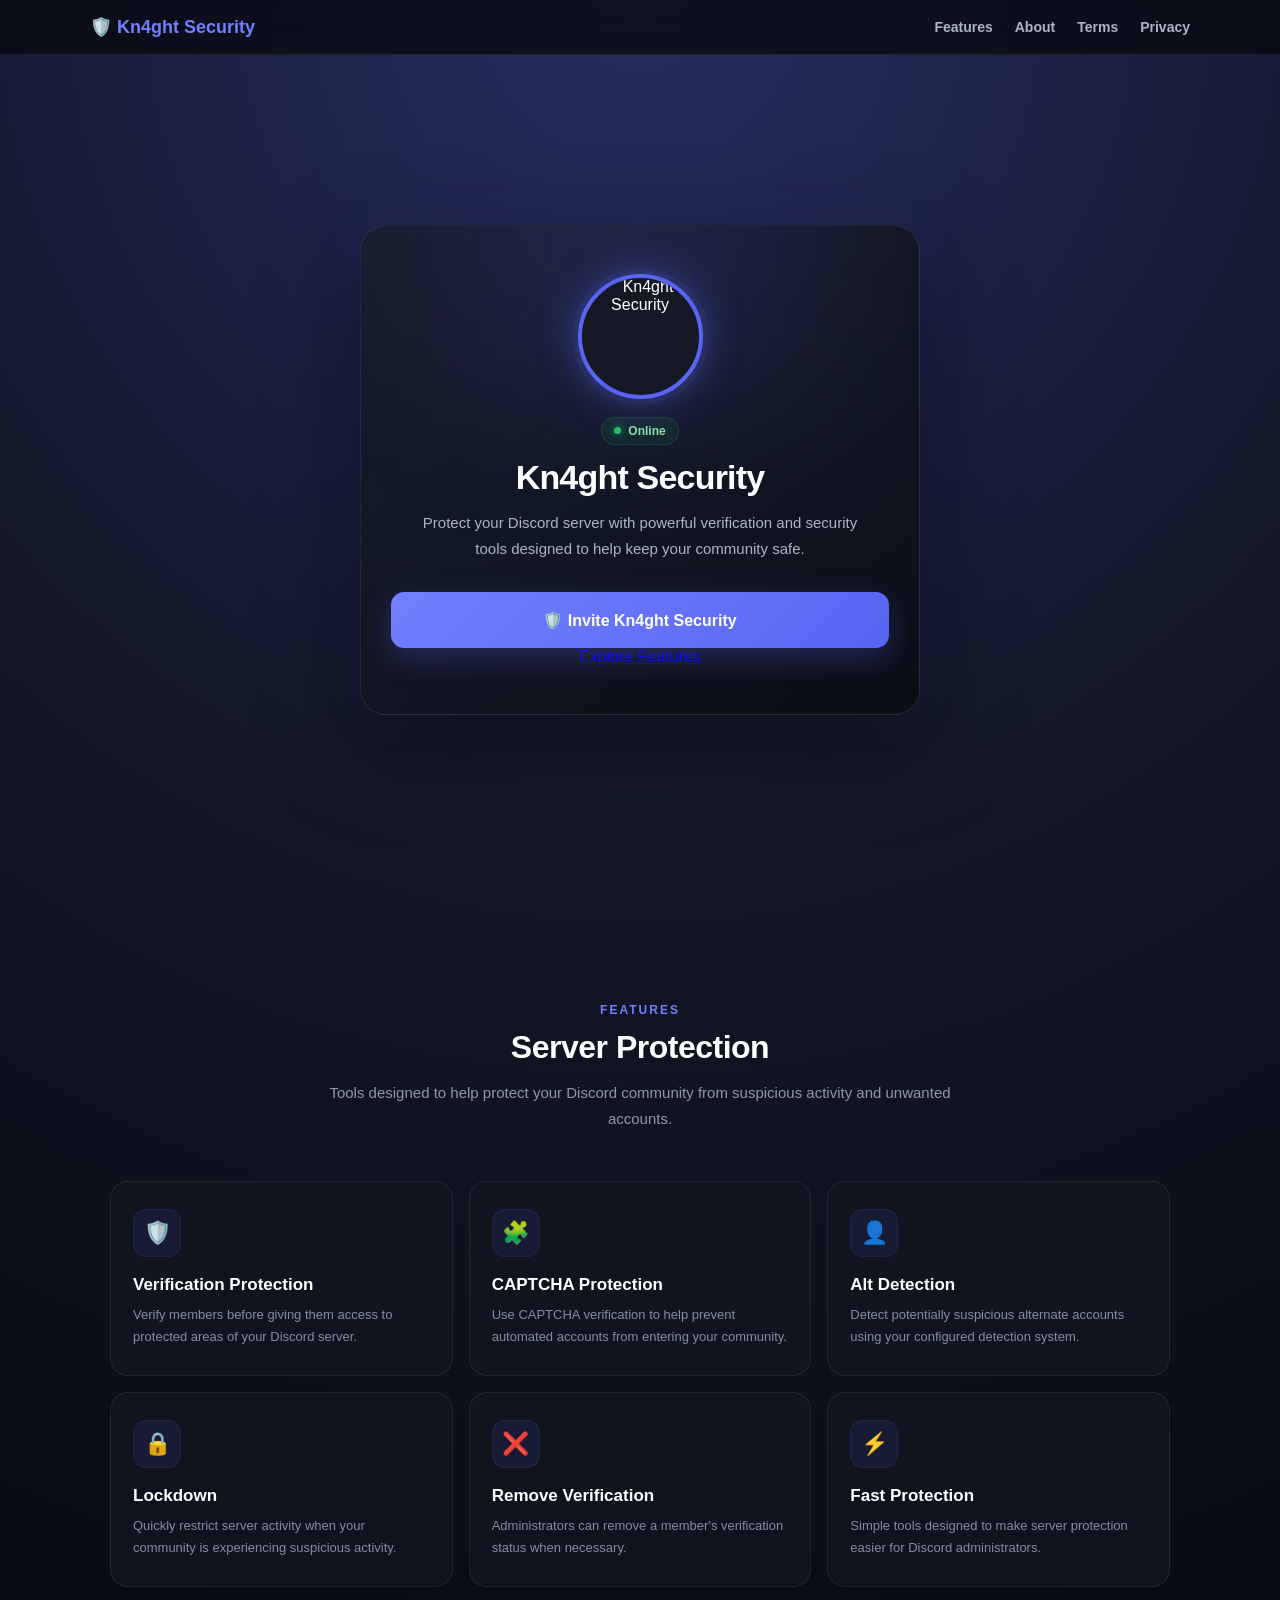
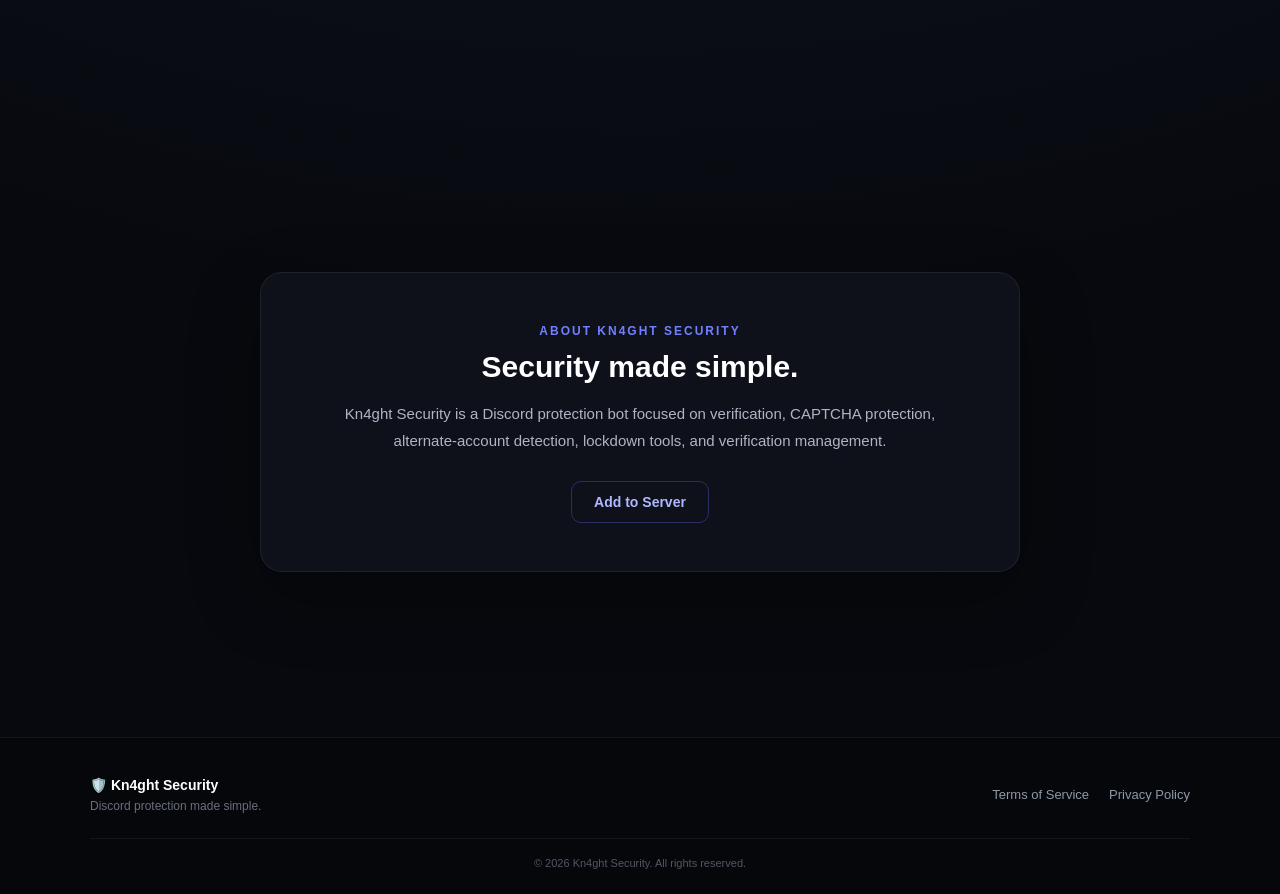
==== commit e69bfe11: "Refactor index.html for improved structure and content Updated the HTML structure, added meta tags, " ====
--- a/index.html
+++ b/index.html
@@ -1,84 +1,183 @@
-<!DOCTYPE html>
-<html lang="en">
+<!DOCTYPE html><html lang="en">
 <head>
   <meta charset="UTF-8">
+  <meta name="viewport" content="width=device-width, initial-scale=1.0">
+  <meta name="theme-color" content="#5865f2">
+  <meta name="description" content="Kn4ght Security - Discord verification and server protection bot.">
+  <title>Kn4ght Security</title>  <link rel="preconnect" href="https://raw.githubusercontent.com">
+  <link rel="stylesheet" href="style.css">
+</head><body>  <nav id="navbar">
+    <div class="nav-content">
+      <a href="index.html" class="logo">
+        <span class="logo-icon">🛡️</span>
+        <span>Kn4ght Security</span>
+      </a>  <div class="nav-links">
+    <a href="#features">Features</a>
+    <a href="#about">About</a>
+    <a href="terms.html">Terms</a>
+    <a href="privacy.html">Privacy</a>
+  </div>
+</div>
 
-  <meta
-    name="viewport"
-    content="width=device-width, initial-scale=1.0"
-  >
+  </nav>  <main><section class="hero">
+  <div class="hero-background"></div>
 
-  <title>Kn4ght Security</title>
+  <div class="card">
 
-  <link rel="stylesheet" href="style.css">
+    <div class="bot-icon">
+      <img
+        src="https://raw.githubusercontent.com/supporterlock-source/Kn4ght-security-image/refs/heads/main/file_000000006eec71f8a82abf3b0a2fa7ee.png"
+        alt="Kn4ght Security"
+        width="120"
+        height="120"
+        fetchpriority="high"
+        decoding="async">
+    </div>
 
-  <!-- Cloudflare Turnstile -->
-  <script
-    src="https://challenges.cloudflare.com/turnstile/v0/api.js"
-    async
-    defer
-  ></script>
-</head>
+    <div class="status">
+      <span class="status-dot"></span>
+      Online
+    </div>
 
-<body>
+    <h1>Kn4ght Security</h1>
 
-  <main class="container">
+    <p class="description">
+      Protect your Discord server with powerful verification
+      and security tools designed to help keep your community safe.
+    </p>
 
-    <section class="card">
+    <div class="hero-buttons">
+      <a
+        class="invite-btn"
+        href="https://discord.com/oauth2/authorize?client_id=1512007176678281246&permissions=8&scope=bot%20applications.commands"
+        target="_blank"
+        rel="noopener noreferrer">
+        🛡️ Invite Kn4ght Security
+      </a>
 
-      <div class="logo">
-        🛡️
-      </div>
+      <a class="learn-btn" href="#features">
+        Explore Features
+      </a>
+    </div>
 
-      <h1>
-        Kn4ght Security
-      </h1>
+  </div>
+</section>
 
-      <p class="subtitle">
-        Security verification
+<section id="features" class="features-section">
+
+  <div class="section-heading">
+    <span class="section-label">FEATURES</span>
+
+    <h2>Server Protection</h2>
+
+    <p>
+      Tools designed to help protect your Discord community
+      from suspicious activity and unwanted accounts.
+    </p>
+  </div>
+
+  <div class="features-grid">
+
+    <div class="feature-card">
+      <div class="feature-icon">🛡️</div>
+      <h3>Verification Protection</h3>
+      <p>
+        Verify members before giving them access to
+        protected areas of your Discord server.
       </p>
+    </div>
 
-      <div class="verification-box">
+    <div class="feature-card">
+      <div class="feature-icon">🧩</div>
+      <h3>CAPTCHA Protection</h3>
+      <p>
+        Use CAPTCHA verification to help prevent
+        automated accounts from entering your community.
+      </p>
+    </div>
 
-        <h2>
-          Verify you're human
-        </h2>
+    <div class="feature-card">
+      <div class="feature-icon">👤</div>
+      <h3>Alt Detection</h3>
+      <p>
+        Detect potentially suspicious alternate accounts
+        using your configured detection system.
+      </p>
+    </div>
 
-        <p>
-          Complete the Cloudflare verification
-          to continue.
-        </p>
+    <div class="feature-card">
+      <div class="feature-icon">🔒</div>
+      <h3>Lockdown</h3>
+      <p>
+        Quickly restrict server activity when your
+        community is experiencing suspicious activity.
+      </p>
+    </div>
 
-        <!-- TURNSTILE -->
-        <div
-          class="cf-turnstile"
-          data-sitekey="0x4AAAAAAEM211WJ7JoDwQcb"
-          data-theme="dark"
-          data-callback="turnstileSuccess"
-          data-error-callback="turnstileError"
-          data-expired-callback="turnstileExpired"
-        ></div>
+    <div class="feature-card">
+      <div class="feature-icon">❌</div>
+      <h3>Remove Verification</h3>
+      <p>
+        Administrators can remove a member's verification
+        status when necessary.
+      </p>
+    </div>
 
-        <button
-          id="continueBtn"
-          disabled
-          onclick="submitVerification()"
-        >
-          Continue
-        </button>
+    <div class="feature-card">
+      <div class="feature-icon">⚡</div>
+      <h3>Fast Protection</h3>
+      <p>
+        Simple tools designed to make server protection
+        easier for Discord administrators.
+      </p>
+    </div>
 
-        <p
-          id="status"
-          class="status"
-        ></p>
+  </div>
+</section>
 
-      </div>
+<section id="about" class="about">
 
-    </section>
+  <div class="about-card">
 
-  </main>
+    <span class="section-label">ABOUT KN4GHT SECURITY</span>
 
-  <script src="script.js"></script>
+    <h2>Security made simple.</h2>
 
-</body>
+    <p>
+      Kn4ght Security is a Discord protection bot focused on
+      verification, CAPTCHA protection, alternate-account
+      detection, lockdown tools, and verification management.
+    </p>
+
+    <a
+      href="https://discord.com/oauth2/authorize?client_id=1512007176678281246&permissions=8&scope=bot%20applications.commands"
+      class="secondary-btn"
+      target="_blank"
+      rel="noopener noreferrer">
+      Add to Server
+    </a>
+
+  </div>
+
+</section>
+
+  </main>  <footer><div class="footer-content">
+
+  <div>
+    <strong>🛡️ Kn4ght Security</strong>
+    <p>Discord protection made simple.</p>
+  </div>
+
+  <div class="footer-links">
+    <a href="terms.html">Terms of Service</a>
+    <a href="privacy.html">Privacy Policy</a>
+  </div>
+
+</div>
+
+<div class="copyright">
+  © 2026 Kn4ght Security. All rights reserved.
+</div>
+
+  </footer>  <script src="script.js"></script></body>
 </html>
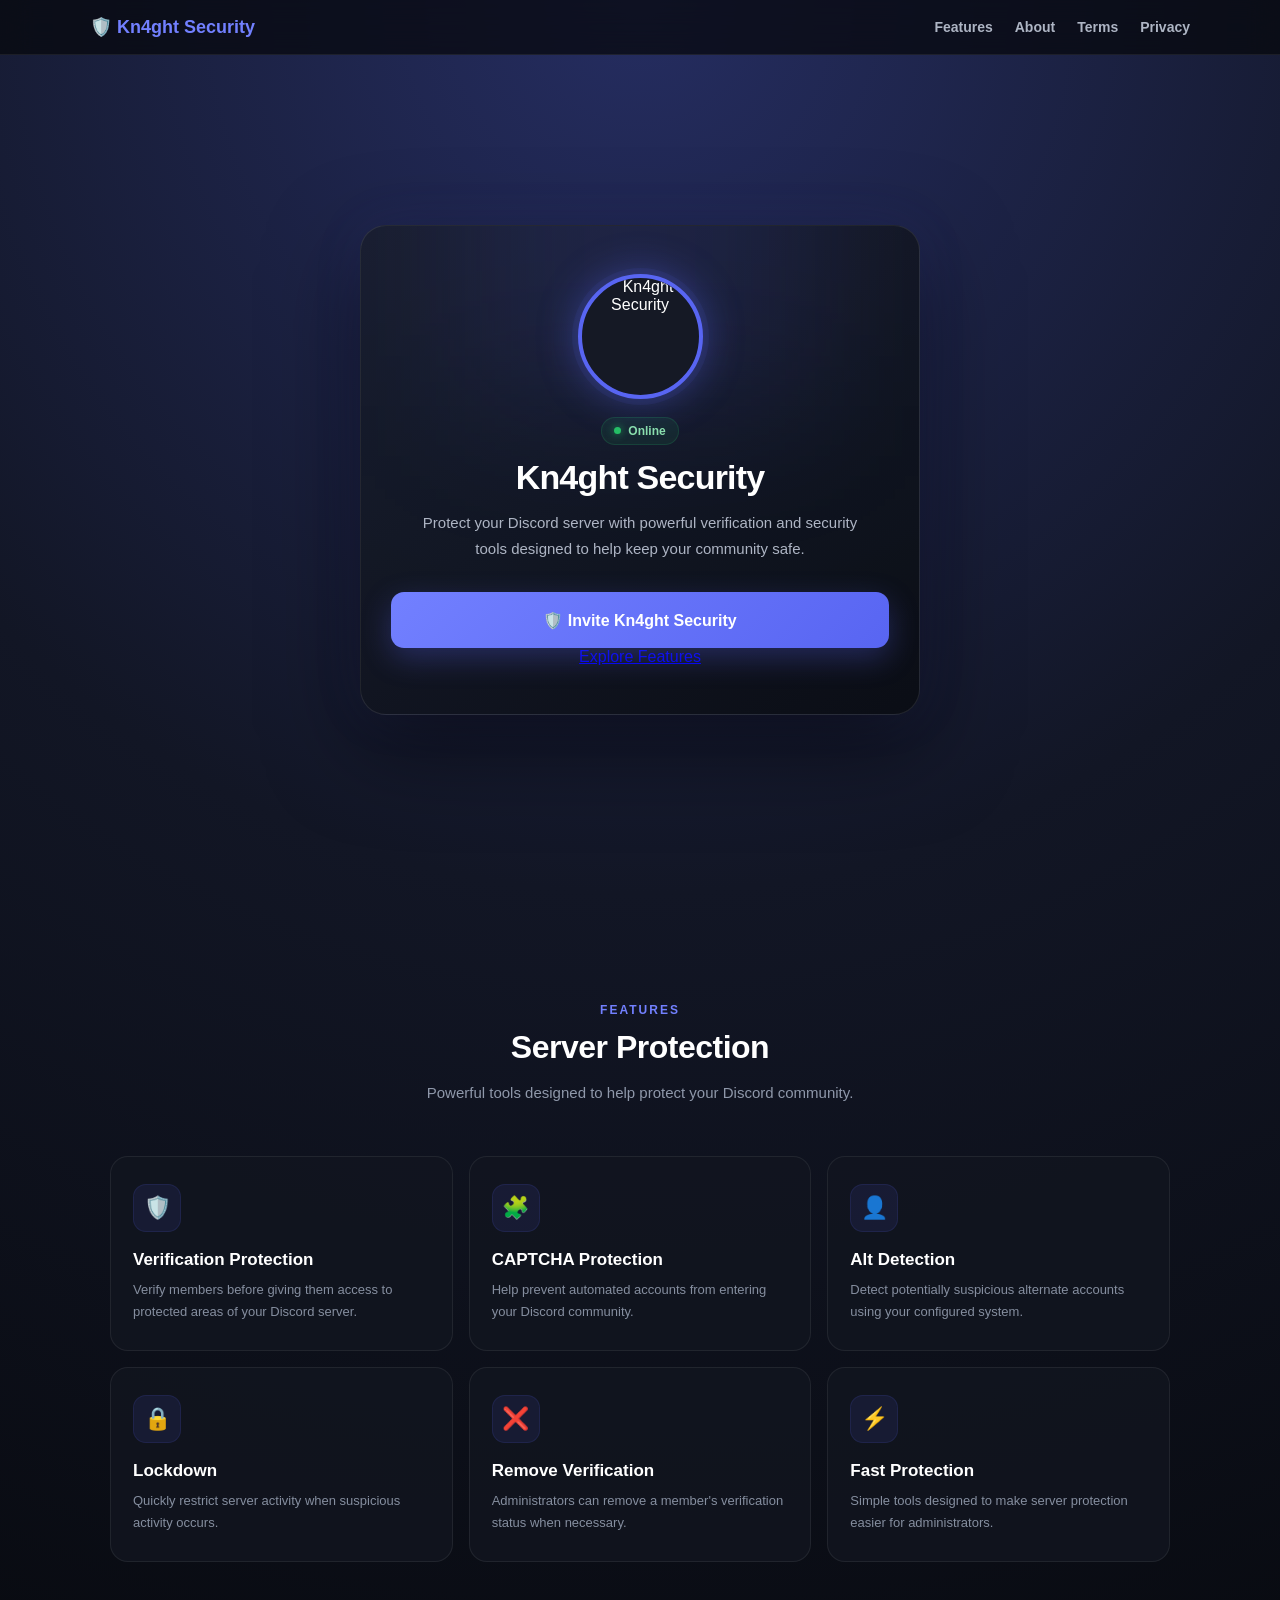
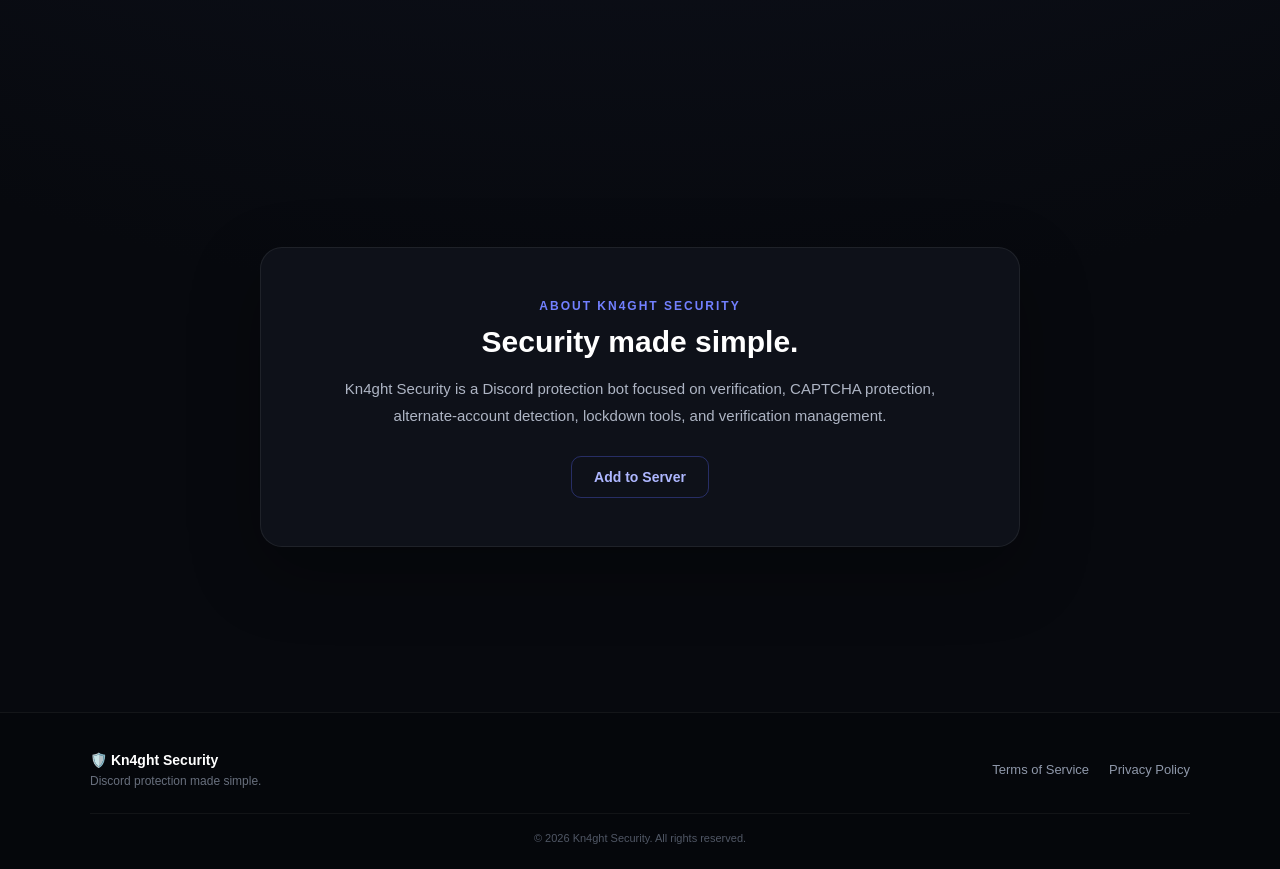
==== commit 4b63aa03: "Update meta description and improve HTML structure" ====
--- a/index.html
+++ b/index.html
@@ -3,23 +3,26 @@
   <meta charset="UTF-8">
   <meta name="viewport" content="width=device-width, initial-scale=1.0">
   <meta name="theme-color" content="#5865f2">
-  <meta name="description" content="Kn4ght Security - Discord verification and server protection bot.">
-  <title>Kn4ght Security</title>  <link rel="preconnect" href="https://raw.githubusercontent.com">
+  <meta name="description" content="Kn4ght Security - Discord server protection and verification bot.">
+  <title>Kn4ght Security</title>
   <link rel="stylesheet" href="style.css">
-</head><body>  <nav id="navbar">
-    <div class="nav-content">
-      <a href="index.html" class="logo">
-        <span class="logo-icon">🛡️</span>
-        <span>Kn4ght Security</span>
-      </a>  <div class="nav-links">
+</head><body>  <!-- Navigation -->  <nav id="navbar">
+    <div class="nav-content">  <a href="index.html" class="logo">
+    <span class="logo-icon">🛡️</span>
+    <span>Kn4ght Security</span>
+  </a>
+
+  <div class="nav-links">
     <a href="#features">Features</a>
     <a href="#about">About</a>
     <a href="terms.html">Terms</a>
     <a href="privacy.html">Privacy</a>
   </div>
+
 </div>
 
-  </nav>  <main><section class="hero">
+  </nav>  <!-- Hero -->  <main><section class="hero">
+
   <div class="hero-background"></div>
 
   <div class="card">
@@ -31,7 +34,8 @@
         width="120"
         height="120"
         fetchpriority="high"
-        decoding="async">
+        decoding="async"
+      >
     </div>
 
     <div class="status">
@@ -47,105 +51,188 @@
     </p>
 
     <div class="hero-buttons">
+
       <a
         class="invite-btn"
         href="https://discord.com/oauth2/authorize?client_id=1512007176678281246&permissions=8&scope=bot%20applications.commands"
         target="_blank"
-        rel="noopener noreferrer">
+        rel="noopener noreferrer"
+      >
         🛡️ Invite Kn4ght Security
       </a>
 
-      <a class="learn-btn" href="#features">
+      <!-- Explore Features Button -->
+      <a
+        class="learn-btn"
+        href="#features"
+      >
         Explore Features
       </a>
-    </div>
-
-  </div>
+
+    </div>
+
+  </div>
+
 </section>
 
+
+<!-- Features -->
 <section id="features" class="features-section">
 
   <div class="section-heading">
-    <span class="section-label">FEATURES</span>
-
-    <h2>Server Protection</h2>
+
+    <span class="section-label">
+      FEATURES
+    </span>
+
+    <h2>
+      Server Protection
+    </h2>
 
     <p>
-      Tools designed to help protect your Discord community
-      from suspicious activity and unwanted accounts.
-    </p>
-  </div>
+      Powerful tools designed to help protect
+      your Discord community.
+    </p>
+
+  </div>
+
 
   <div class="features-grid">
 
-    <div class="feature-card">
-      <div class="feature-icon">🛡️</div>
-      <h3>Verification Protection</h3>
-      <p>
-        Verify members before giving them access to
-        protected areas of your Discord server.
-      </p>
-    </div>
-
-    <div class="feature-card">
-      <div class="feature-icon">🧩</div>
-      <h3>CAPTCHA Protection</h3>
-      <p>
-        Use CAPTCHA verification to help prevent
-        automated accounts from entering your community.
-      </p>
-    </div>
-
-    <div class="feature-card">
-      <div class="feature-icon">👤</div>
-      <h3>Alt Detection</h3>
-      <p>
-        Detect potentially suspicious alternate accounts
-        using your configured detection system.
-      </p>
-    </div>
-
-    <div class="feature-card">
-      <div class="feature-icon">🔒</div>
-      <h3>Lockdown</h3>
-      <p>
-        Quickly restrict server activity when your
-        community is experiencing suspicious activity.
-      </p>
-    </div>
-
-    <div class="feature-card">
-      <div class="feature-icon">❌</div>
-      <h3>Remove Verification</h3>
-      <p>
-        Administrators can remove a member's verification
-        status when necessary.
-      </p>
-    </div>
-
-    <div class="feature-card">
-      <div class="feature-icon">⚡</div>
-      <h3>Fast Protection</h3>
-      <p>
-        Simple tools designed to make server protection
-        easier for Discord administrators.
-      </p>
-    </div>
-
-  </div>
+    <!-- Feature 1 -->
+    <div class="feature-card">
+
+      <div class="feature-icon">
+        🛡️
+      </div>
+
+      <h3>
+        Verification Protection
+      </h3>
+
+      <p>
+        Verify members before giving them access
+        to protected areas of your Discord server.
+      </p>
+
+    </div>
+
+
+    <!-- Feature 2 -->
+    <div class="feature-card">
+
+      <div class="feature-icon">
+        🧩
+      </div>
+
+      <h3>
+        CAPTCHA Protection
+      </h3>
+
+      <p>
+        Help prevent automated accounts from
+        entering your Discord community.
+      </p>
+
+    </div>
+
+
+    <!-- Feature 3 -->
+    <div class="feature-card">
+
+      <div class="feature-icon">
+        👤
+      </div>
+
+      <h3>
+        Alt Detection
+      </h3>
+
+      <p>
+        Detect potentially suspicious alternate
+        accounts using your configured system.
+      </p>
+
+    </div>
+
+
+    <!-- Feature 4 -->
+    <div class="feature-card">
+
+      <div class="feature-icon">
+        🔒
+      </div>
+
+      <h3>
+        Lockdown
+      </h3>
+
+      <p>
+        Quickly restrict server activity when
+        suspicious activity occurs.
+      </p>
+
+    </div>
+
+
+    <!-- Feature 5 -->
+    <div class="feature-card">
+
+      <div class="feature-icon">
+        ❌
+      </div>
+
+      <h3>
+        Remove Verification
+      </h3>
+
+      <p>
+        Administrators can remove a member's
+        verification status when necessary.
+      </p>
+
+    </div>
+
+
+    <!-- Feature 6 -->
+    <div class="feature-card">
+
+      <div class="feature-icon">
+        ⚡
+      </div>
+
+      <h3>
+        Fast Protection
+      </h3>
+
+      <p>
+        Simple tools designed to make server
+        protection easier for administrators.
+      </p>
+
+    </div>
+
+  </div>
+
 </section>
 
+
+<!-- About -->
 <section id="about" class="about">
 
   <div class="about-card">
 
-    <span class="section-label">ABOUT KN4GHT SECURITY</span>
-
-    <h2>Security made simple.</h2>
+    <span class="section-label">
+      ABOUT KN4GHT SECURITY
+    </span>
+
+    <h2>
+      Security made simple.
+    </h2>
 
     <p>
-      Kn4ght Security is a Discord protection bot focused on
-      verification, CAPTCHA protection, alternate-account
+      Kn4ght Security is a Discord protection bot focused
+      on verification, CAPTCHA protection, alternate-account
       detection, lockdown tools, and verification management.
     </p>
 
@@ -153,7 +240,8 @@
       href="https://discord.com/oauth2/authorize?client_id=1512007176678281246&permissions=8&scope=bot%20applications.commands"
       class="secondary-btn"
       target="_blank"
-      rel="noopener noreferrer">
+      rel="noopener noreferrer"
+    >
       Add to Server
     </a>
 
@@ -161,19 +249,33 @@
 
 </section>
 
-  </main>  <footer><div class="footer-content">
+  </main>  <!-- Footer -->  <footer><div class="footer-content">
 
   <div>
-    <strong>🛡️ Kn4ght Security</strong>
-    <p>Discord protection made simple.</p>
-  </div>
+    <strong>
+      🛡️ Kn4ght Security
+    </strong>
+
+    <p>
+      Discord protection made simple.
+    </p>
+  </div>
+
 
   <div class="footer-links">
-    <a href="terms.html">Terms of Service</a>
-    <a href="privacy.html">Privacy Policy</a>
+
+    <a href="terms.html">
+      Terms of Service
+    </a>
+
+    <a href="privacy.html">
+      Privacy Policy
+    </a>
+
   </div>
 
 </div>
+
 
 <div class="copyright">
   © 2026 Kn4ght Security. All rights reserved.
